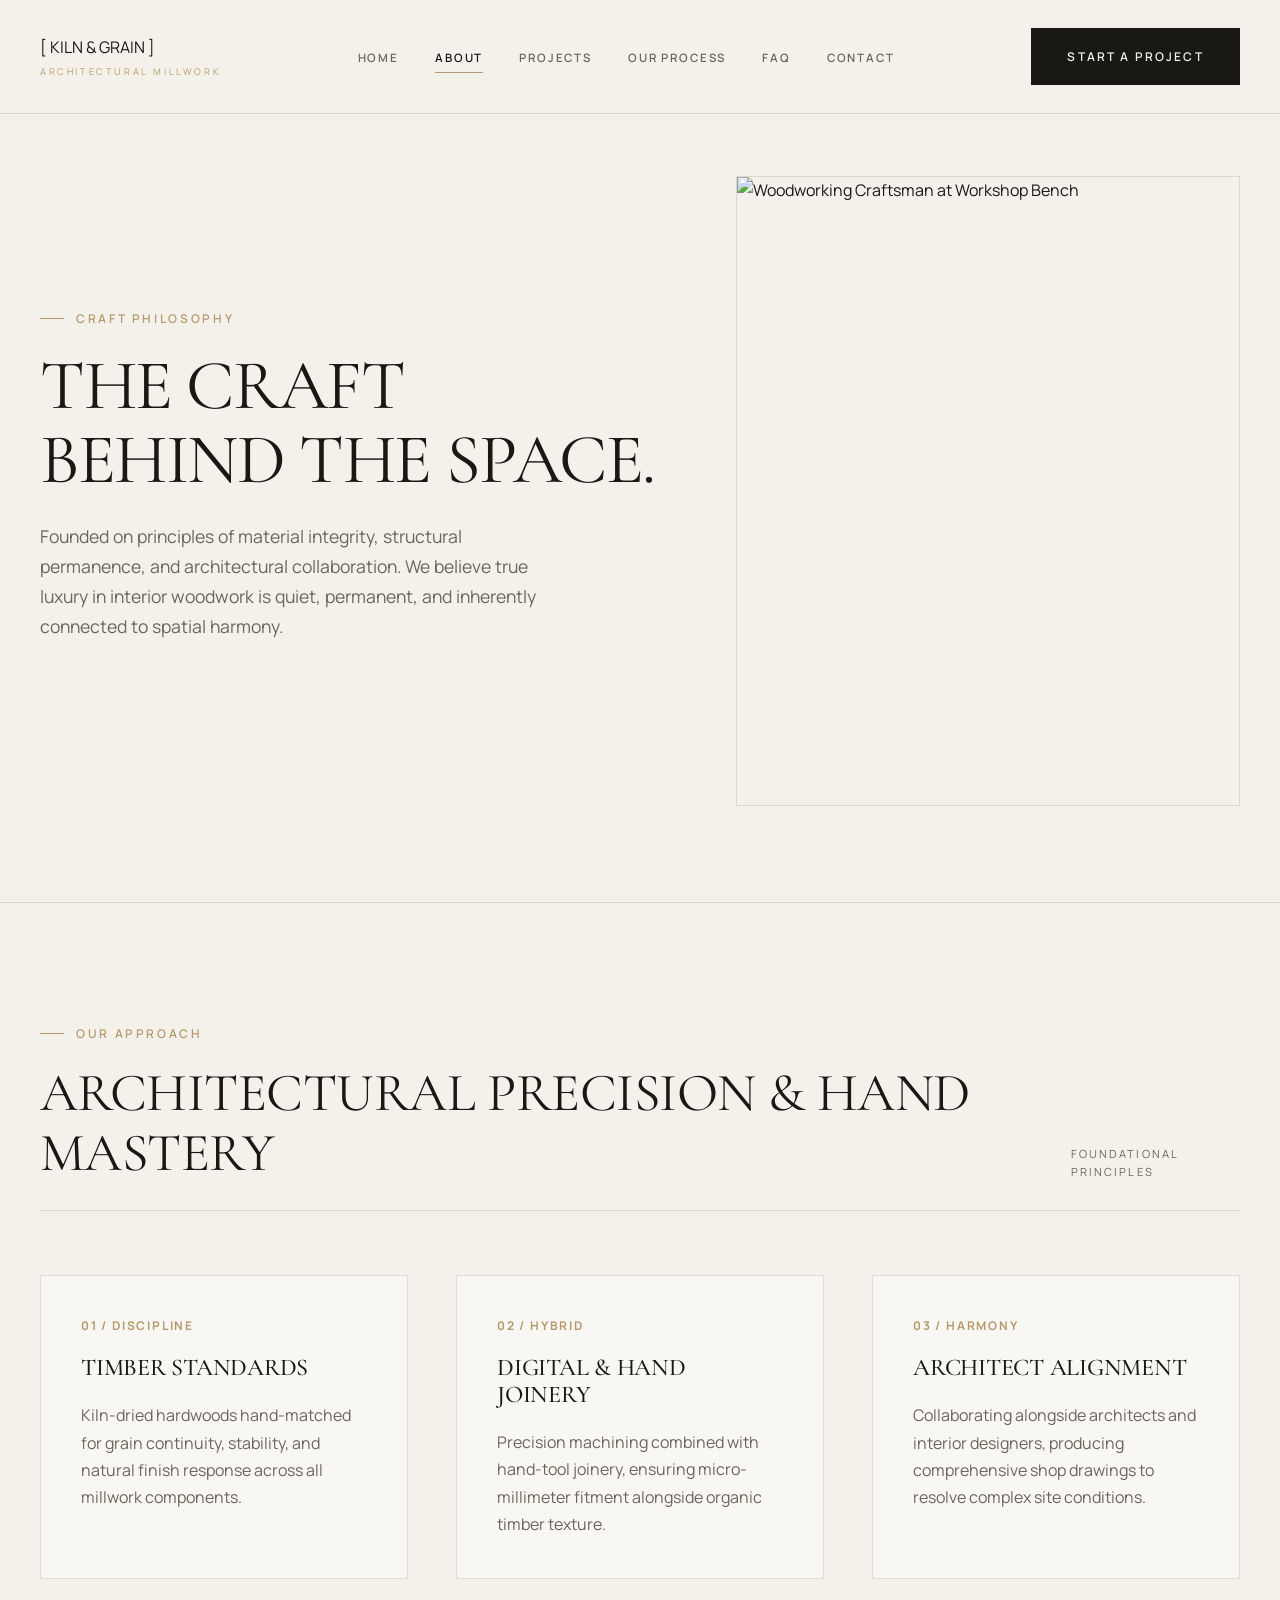
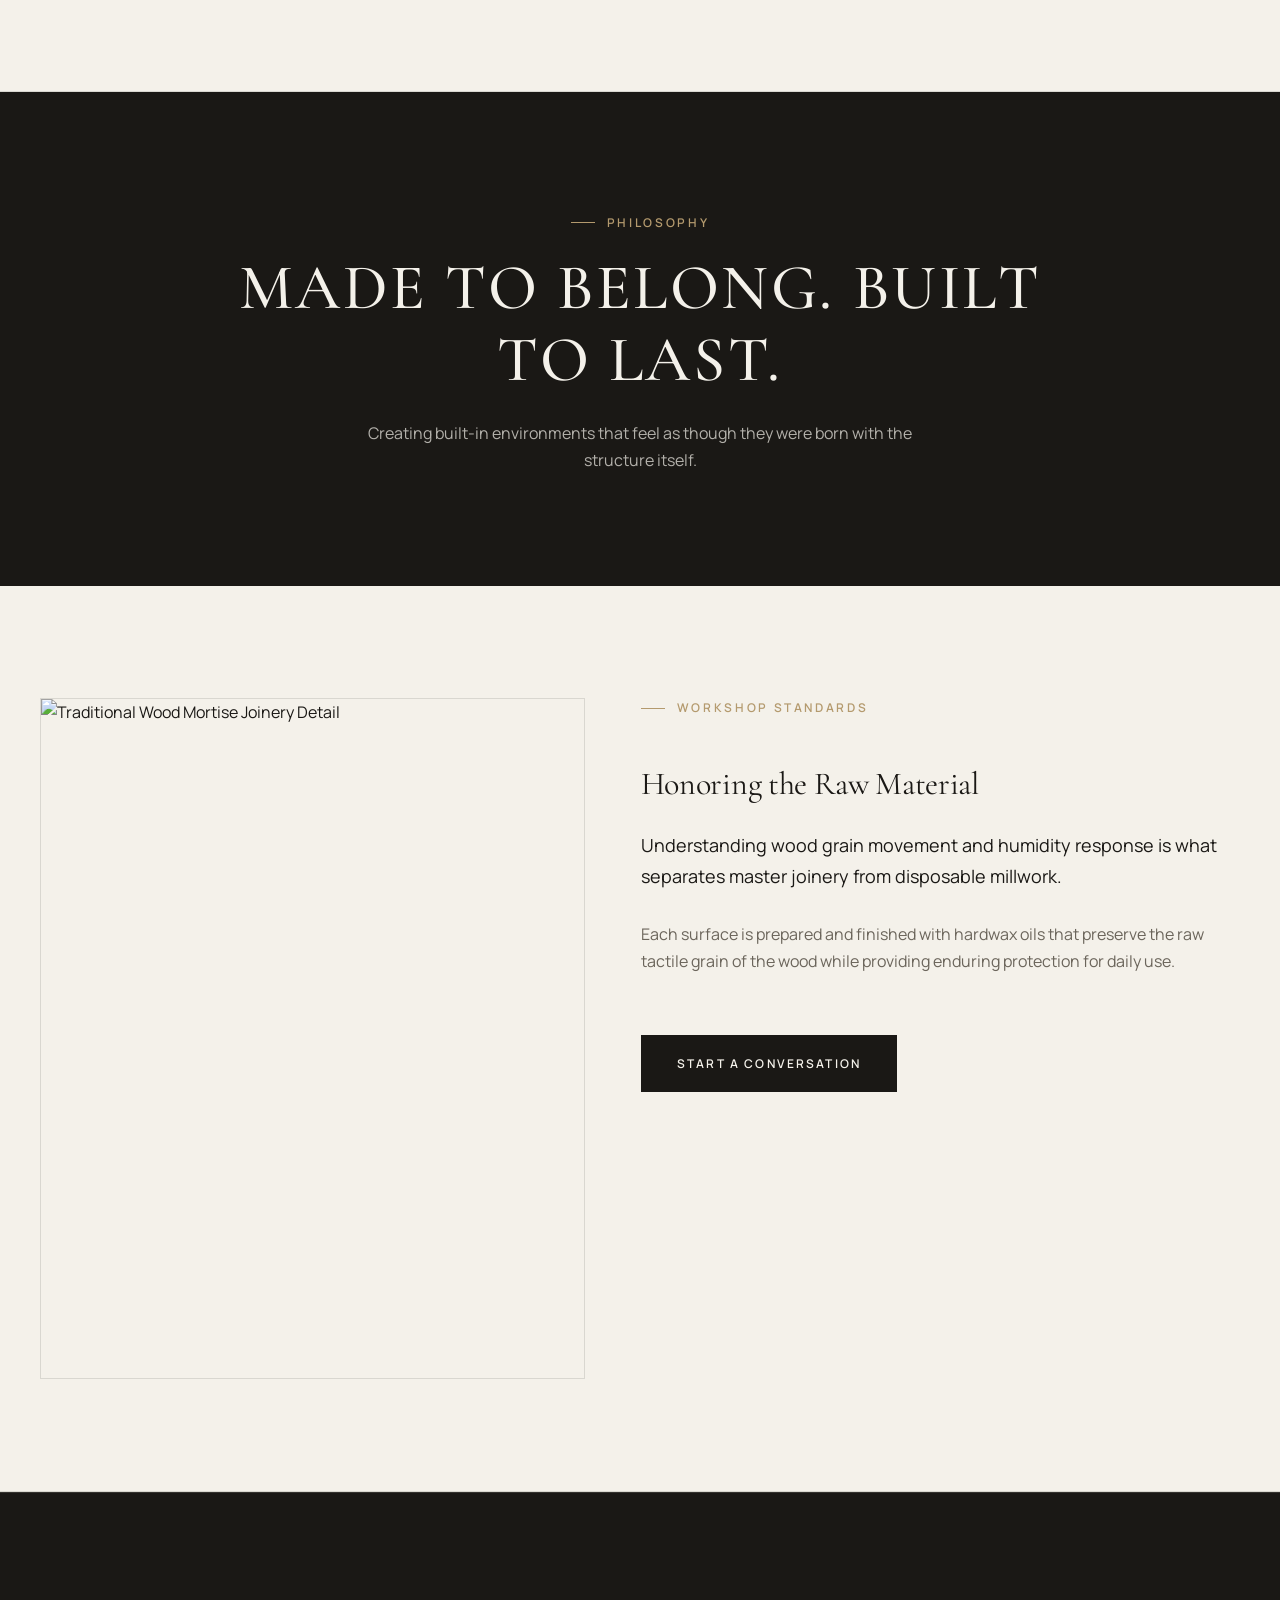
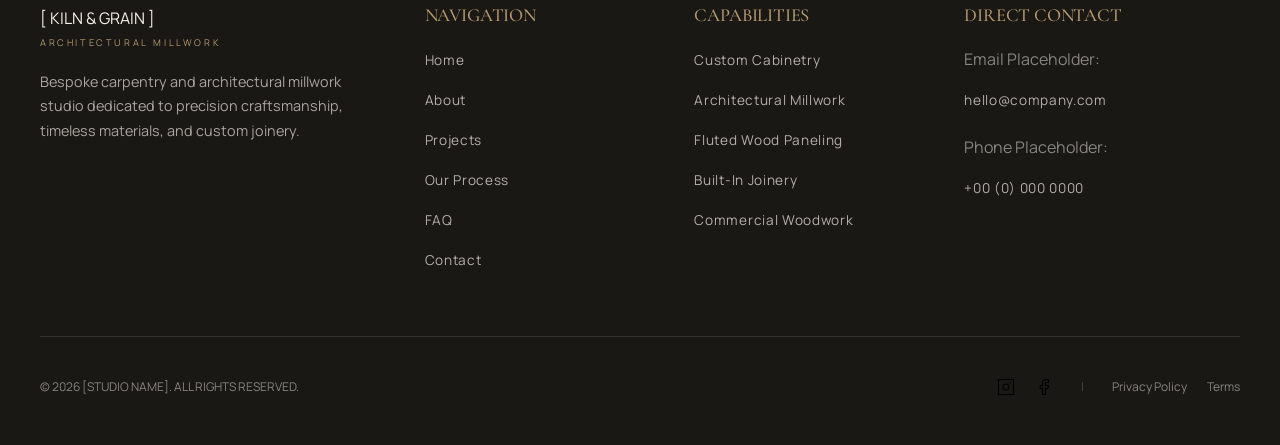
==== about.html @ 15f7f03f "Add files via upload" ====
<!DOCTYPE html>
<html lang="en">
<head>
  <meta charset="UTF-8">
  <meta name="viewport" content="width=device-width, initial-scale=1.0">
  <title>About — [STUDIO NAME] Architectural Millwork</title>
  <meta name="description" content="Craft philosophy, material standards, and architectural joinery precision. Custom millwork built to belong and last.">
  
  <!-- Google Fonts -->
  <link rel="preconnect" href="https://fonts.googleapis.com">
  <link rel="preconnect" href="https://fonts.gstatic.com" crossorigin>
  <link href="https://fonts.googleapis.com/css2?family=Cormorant+Garamond:wght@400;500;600;700&family=Manrope:wght@400;500;600;700&display=swap" rel="stylesheet">
  
  <!-- Stylesheets -->
  <link rel="stylesheet" href="css/style.css">
  <link rel="stylesheet" href="css/responsive.css">
</head>
<body>

  <!-- =========================================================================
       UNIVERSAL HEADER
       ========================================================================= -->
  <header class="site-header" role="banner">
    <div class="container header-container">
      <a href="index.html" class="logo-brand" aria-label="Home">
        <div class="logo-placeholder-box">
          <span>[ KILN & GRAIN ]</span>
        </div>
        <span class="logo-subtitle">ARCHITECTURAL MILLWORK</span>
      </a>

      <nav class="main-nav" role="navigation" aria-label="Main Navigation">
        <ul class="nav-list">
          <li><a href="index.html" class="nav-link">Home</a></li>
          <li><a href="about.html" class="nav-link active">About</a></li>
          <li><a href="projects.html" class="nav-link">Projects</a></li>
          <li><a href="index.html#process" class="nav-link">Our Process</a></li>
          <li><a href="index.html#faq" class="nav-link">FAQ</a></li>
          <li><a href="contact.html" class="nav-link">Contact</a></li>
        </ul>
      </nav>

      <div class="header-cta">
        <a href="contact.html" class="btn btn-primary">Start a Project</a>
        <button class="mobile-menu-toggle" aria-label="Open mobile menu">
          <img src="assets/icons/menu.svg" alt="Menu" width="24" height="24">
        </button>
      </div>
    </div>
  </header>

  <!-- Mobile Overlay Navigation -->
  <div class="mobile-nav-overlay" aria-hidden="true">
    <div class="mobile-nav-header">
      <a href="index.html" class="logo-brand">
        <span class="logo-title">[STUDIO NAME]</span>
        <span class="logo-subtitle">ARCHITECTURAL MILLWORK</span>
      </a>
      <button class="mobile-close-btn" aria-label="Close mobile menu">
        <img src="assets/icons/close.svg" alt="Close" width="24" height="24">
      </button>
    </div>
    <div class="mobile-nav-links">
      <a href="index.html"><span>Home</span> <span>→</span></a>
      <a href="about.html"><span>About</span> <span>→</span></a>
      <a href="projects.html"><span>Projects</span> <span>→</span></a>
      <a href="index.html#process"><span>Our Process</span> <span>→</span></a>
      <a href="index.html#faq"><span>FAQ</span> <span>→</span></a>
      <a href="contact.html"><span>Contact</span> <span>→</span></a>
    </div>
    <div class="mobile-nav-footer">
      <span class="metadata-text">CITY, COUNTRY — REPLACE</span>
      <span class="metadata-text">HELLO@COMPANY.COM</span>
    </div>
  </div>

  <main id="main-content">

    <!-- =========================================================================
         ABOUT HERO SECTION
         ========================================================================= -->
    <section class="about-hero">
      <div class="container about-hero-grid">
        <div>
          <div class="eyebrow">CRAFT PHILOSOPHY</div>
          <h1 class="hero-title">The craft behind the space.</h1>
          <p class="hero-subtitle">
            Founded on principles of material integrity, structural permanence, and architectural collaboration. We believe true luxury in interior woodwork is quiet, permanent, and inherently connected to spatial harmony.
          </p>
        </div>

        <div class="about-hero-image">
          <img src="https://images.unsplash.com/photo-1541123437800-1bb1317badc2?auto=format&fit=crop&w=1600&q=85" alt="Woodworking Craftsman at Workshop Bench">
        </div>
      </div>
    </section>

    <!-- =========================================================================
         OUR APPROACH SECTION
         ========================================================================= -->
    <section class="approach-section">
      <div class="container">
        <div class="section-header-editorial">
          <div>
            <div class="eyebrow">OUR APPROACH</div>
            <h2 class="section-title">Architectural Precision &amp; Hand Mastery</h2>
          </div>
          <span class="metadata-text">FOUNDATIONAL PRINCIPLES</span>
        </div>

        <div class="approach-grid">
          <div class="approach-card">
            <span class="detail-num">01 / DISCIPLINE</span>
            <h3>Timber Standards</h3>
            <p class="intro-sub-para">
              Kiln-dried hardwoods hand-matched for grain continuity, stability, and natural finish response across all millwork components.
            </p>
          </div>

          <div class="approach-card">
            <span class="detail-num">02 / HYBRID</span>
            <h3>Digital &amp; Hand Joinery</h3>
            <p class="intro-sub-para">
              Precision machining combined with hand-tool joinery, ensuring micro-millimeter fitment alongside organic timber texture.
            </p>
          </div>

          <div class="approach-card">
            <span class="detail-num">03 / HARMONY</span>
            <h3>Architect Alignment</h3>
            <p class="intro-sub-para">
              Collaborating alongside architects and interior designers, producing comprehensive shop drawings to resolve complex site conditions.
            </p>
          </div>
        </div>
      </div>
    </section>

    <!-- =========================================================================
         STATEMENT BANNER
         ========================================================================= -->
    <section class="statement-banner">
      <div class="container">
        <div class="eyebrow" style="color: var(--color-brass); justify-content: center;">PHILOSOPHY</div>
        <h2 class="statement-title">Made to belong. Built to last.</h2>
        <p style="color: rgba(244,241,234,0.7); max-width: 600px; margin: 1.5rem auto 0 auto; line-height: 1.7;">
          Creating built-in environments that feel as though they were born with the structure itself.
        </p>
      </div>
    </section>

    <!-- =========================================================================
         WORKSHOP & CRAFTSMANSHIP DETAIL
         ========================================================================= -->
    <section class="intro-section">
      <div class="container intro-split">
        <div class="project-media-wrap aspect-vertical" style="border: 1px solid var(--border-light);">
          <img src="https://images.unsplash.com/photo-1513151233558-d860c5398176?auto=format&fit=crop&w=1200&q=85" alt="Traditional Wood Mortise Joinery Detail">
        </div>
        <div class="intro-text-column">
          <div class="eyebrow">WORKSHOP STANDARDS</div>
          <h2 class="section-title-sm">Honoring the Raw Material</h2>
          <p class="intro-lead-para">
            Understanding wood grain movement and humidity response is what separates master joinery from disposable millwork.
          </p>
          <p class="intro-sub-para">
            Each surface is prepared and finished with hardwax oils that preserve the raw tactile grain of the wood while providing enduring protection for daily use.
          </p>

          <div style="margin-top: 2rem;">
            <a href="contact.html" class="btn btn-primary">Start a Conversation</a>
          </div>
        </div>
      </div>
    </section>

  </main>

  <!-- =========================================================================
       UNIVERSAL DARK FOOTER
       ========================================================================= -->
  <footer class="site-footer" role="contentinfo">
    <div class="container">
      <div class="footer-top-grid">
        <div class="footer-brand-col">
          <a href="index.html" class="logo-brand" aria-label="Home">
            <div class="logo-placeholder-box">
              <span>[ KILN & GRAIN ]</span>
            </div>
            <span class="logo-subtitle">ARCHITECTURAL MILLWORK</span>
          </a>
          <p class="footer-brand-text">
            Bespoke carpentry and architectural millwork studio dedicated to precision craftsmanship, timeless materials, and custom joinery.
          </p>
        </div>

        <div>
          <h4 class="footer-col-title">Navigation</h4>
          <ul class="footer-links">
            <li><a href="index.html">Home</a></li>
            <li><a href="about.html">About</a></li>
            <li><a href="projects.html">Projects</a></li>
            <li><a href="index.html#process">Our Process</a></li>
            <li><a href="index.html#faq">FAQ</a></li>
            <li><a href="contact.html">Contact</a></li>
          </ul>
        </div>

        <div>
          <h4 class="footer-col-title">Capabilities</h4>
          <ul class="footer-links">
            <li><a href="projects.html">Custom Cabinetry</a></li>
            <li><a href="projects.html">Architectural Millwork</a></li>
            <li><a href="projects.html">Fluted Wood Paneling</a></li>
            <li><a href="projects.html">Built-In Joinery</a></li>
            <li><a href="projects.html">Commercial Woodwork</a></li>
          </ul>
        </div>

        <div>
          <h4 class="footer-col-title">Direct Contact</h4>
          <ul class="footer-links">
            <li><span style="color: rgba(244,241,234,0.5);">Email Placeholder:</span></li>
            <li><a href="mailto:hello@company.com">hello@company.com</a></li>
            <li style="margin-top: 0.5rem;"><span style="color: rgba(244,241,234,0.5);">Phone Placeholder:</span></li>
            <li><a href="tel:+00000000000">+00 (0) 000 0000</a></li>
          </ul>
        </div>
      </div>

      <div class="footer-bottom">
        <div>&copy; 2026 [STUDIO NAME]. ALL RIGHTS RESERVED.</div>
        <div class="footer-social-row">
          <a href="#" aria-label="Instagram"><img src="assets/icons/instagram.svg" alt="Instagram" width="18" height="18"></a>
          <a href="#" aria-label="Facebook"><img src="assets/icons/facebook.svg" alt="Facebook" width="18" height="18"></a>
          <span style="margin: 0 0.5rem; color: rgba(244,241,234,0.2);">|</span>
          <a href="#">Privacy Policy</a>
          <a href="#">Terms</a>
        </div>
      </div>
    </div>
  </footer>

  <button class="back-to-top" aria-label="Back to top">↑</button>

  <!-- Scripts -->
  <script src="js/main.js"></script>
</body>
</html>
---- css/style.css ----
/* ==========================================================================
   ARCHITECTURAL MILLWORK & CUSTOM CARPENTRY
   Custom CSS Design System
   Color Foundation:
   Deep Charcoal: #1A1815
   Warm Ivory:    #F4F1EA (Primary Page Background)
   Muted Brass:   #B49A6E (Restrained Accent)
   Warm Taupe:    #6B655B (Secondary Copy & Metadata)
   ========================================================================== */

/* --------------------------------------------------------------------------
   1. DESIGN TOKENS & ROOT VARIABLES
   -------------------------------------------------------------------------- */
:root {
  /* Core Colors */
  --bg-primary: #F4F1EA;
  --bg-dark: #1A1815;
  --bg-surface: #EFEBE4;

  --color-charcoal: #1A1815;
  --color-ivory: #F4F1EA;
  --color-brass: #B49A6E;
  --color-taupe: #6B655B;

  /* Borders & Hairline Dividers */
  --border-light: rgba(26, 24, 21, 0.12);
  --border-dark: rgba(244, 241, 234, 0.12);
  --border-brass: rgba(180, 154, 110, 0.35);

  /* Typography */
  --font-serif: 'Cormorant Garamond', Georgia, serif;
  --font-sans: 'Manrope', -apple-system, BlinkMacSystemFont, 'Segoe UI', Roboto, sans-serif;

  /* Layout Spacing */
  --container-max: 1360px;
  --container-padding: 2.5rem;
  --space-xl: 7rem;

  /* Animation Curves */
  --transition-smooth: cubic-bezier(0.16, 1, 0.3, 1);
  --duration-normal: 0.4s;
}

/* --------------------------------------------------------------------------
   2. RESET & BASE TYPOGRAPHY
   -------------------------------------------------------------------------- */
*, *::before, *::after {
  box-sizing: border-box;
  margin: 0;
  padding: 0;
}

html {
  font-size: 16px;
  scroll-behavior: smooth;
  -webkit-font-smoothing: antialiased;
  -moz-osx-font-smoothing: grayscale;
  background-color: var(--bg-primary);
  color: var(--color-charcoal);
}

body {
  font-family: var(--font-sans);
  font-size: 1rem;
  line-height: 1.65;
  color: var(--color-charcoal);
  background-color: var(--bg-primary);
  overflow-x: hidden;
}

img {
  max-width: 100%;
  height: auto;
  display: block;
  object-fit: cover;
}

a {
  color: inherit;
  text-decoration: none;
  transition: color 0.3s ease, border-color 0.3s ease;
}

button, input, select, textarea {
  font: inherit;
  color: inherit;
  background: none;
  border: none;
  outline: none;
}

button {
  cursor: pointer;
}

ul, ol {
  list-style: none;
}

/* Heading Hierarchy */
h1, h2, h3, h4, .font-serif {
  font-family: var(--font-serif);
  font-weight: 500;
  line-height: 1.12;
  letter-spacing: -0.01em;
  color: var(--color-charcoal);
}

.hero-title {
  font-size: clamp(2.75rem, 5.5vw, 5.25rem);
  font-weight: 400;
  line-height: 1.06;
  text-transform: uppercase;
  letter-spacing: -0.02em;
}

.section-title {
  font-size: clamp(2.25rem, 4.2vw, 4rem);
  font-weight: 400;
  line-height: 1.1;
  text-transform: uppercase;
}

.section-title-sm {
  font-size: clamp(1.5rem, 2.5vw, 2.5rem);
  font-weight: 400;
}

.eyebrow {
  font-family: var(--font-sans);
  font-size: 0.75rem;
  font-weight: 600;
  letter-spacing: 0.22em;
  text-transform: uppercase;
  color: var(--color-brass);
  display: inline-flex;
  align-items: center;
  gap: 0.75rem;
  margin-bottom: 1.25rem;
}

.eyebrow::before {
  content: '';
  display: inline-block;
  width: 24px;
  height: 1px;
  background-color: var(--color-brass);
}

.metadata-text {
  font-family: var(--font-sans);
  font-size: 0.7rem;
  letter-spacing: 0.18em;
  text-transform: uppercase;
  color: var(--color-taupe);
}

.container {
  width: 100%;
  max-width: var(--container-max);
  margin: 0 auto;
  padding-left: var(--container-padding);
  padding-right: var(--container-padding);
}

/* --------------------------------------------------------------------------
   3. BUTTONS & LINK STYLES
   -------------------------------------------------------------------------- */
.btn {
  display: inline-flex;
  align-items: center;
  justify-content: center;
  gap: 0.85rem;
  padding: 1.1rem 2.2rem;
  font-family: var(--font-sans);
  font-size: 0.75rem;
  font-weight: 600;
  letter-spacing: 0.18em;
  text-transform: uppercase;
  border: 1px solid var(--color-charcoal);
  background-color: transparent;
  color: var(--color-charcoal);
  position: relative;
  overflow: hidden;
  transition: all var(--duration-normal) var(--transition-smooth);
}

.btn-primary {
  background-color: var(--color-charcoal);
  color: var(--color-ivory);
  border-color: var(--color-charcoal);
}

.btn-primary:hover {
  background-color: var(--color-brass);
  border-color: var(--color-brass);
  color: var(--bg-dark);
}

.btn-secondary {
  border-color: var(--color-border);
  color: var(--color-charcoal);
}

.btn-secondary:hover {
  border-color: var(--color-charcoal);
  background-color: rgba(26, 24, 21, 0.04);
}

.text-link {
  font-family: var(--font-sans);
  font-size: 0.75rem;
  font-weight: 600;
  letter-spacing: 0.18em;
  text-transform: uppercase;
  color: var(--color-charcoal);
  display: inline-flex;
  align-items: center;
  gap: 0.5rem;
  border-bottom: 1px solid var(--color-brass);
  padding-bottom: 0.2rem;
}

.text-link:hover {
  color: var(--color-brass);
  border-bottom-color: var(--color-charcoal);
}

/* --------------------------------------------------------------------------
   4. UNIVERSAL HEADER & NAVIGATION
   -------------------------------------------------------------------------- */
.site-header {
  position: fixed;
  top: 0;
  left: 0;
  width: 100%;
  z-index: 1000;
  padding: 1.75rem 0;
  transition: padding var(--duration-normal) ease, background-color var(--duration-normal) ease, border-color var(--duration-normal) ease;
  border-bottom: 1px solid var(--border-light);
  background-color: rgba(244, 241, 234, 0.92);
  backdrop-filter: blur(12px);
}

.site-header.scrolled {
  padding: 1.1rem 0;
  background-color: rgba(244, 241, 234, 0.98);
  box-shadow: 0 4px 30px rgba(26, 24, 21, 0.04);
}

.header-container {
  display: flex;
  align-items: center;
  justify-content: space-between;
}

.logo-brand {
  display: flex;
  flex-direction: column;
  text-decoration: none;
}

.logo-title {
  font-family: var(--font-serif);
  font-size: 1.5rem;
  font-weight: 600;
  letter-spacing: 0.08em;
  text-transform: uppercase;
  line-height: 1;
  color: var(--color-charcoal);
}

.logo-subtitle {
  font-family: var(--font-sans);
  font-size: 0.58rem;
  letter-spacing: 0.28em;
  text-transform: uppercase;
  color: var(--color-brass);
  margin-top: 0.2rem;
}

.main-nav {
  display: flex;
  align-items: center;
}

.nav-list {
  display: flex;
  align-items: center;
  gap: 2.25rem;
}

.nav-link {
  font-family: var(--font-sans);
  font-size: 0.72rem;
  font-weight: 600;
  letter-spacing: 0.16em;
  text-transform: uppercase;
  color: var(--color-taupe);
  position: relative;
  padding: 0.5rem 0;
}

.nav-link::after {
  content: '';
  position: absolute;
  bottom: 0;
  left: 0;
  width: 0;
  height: 1px;
  background-color: var(--color-brass);
  transition: width 0.3s ease;
}

.nav-link:hover, .nav-link.active {
  color: var(--color-charcoal);
}

.nav-link:hover::after, .nav-link.active::after {
  width: 100%;
}

.header-cta {
  display: flex;
  align-items: center;
  gap: 1.5rem;
}

.mobile-menu-toggle {
  display: none;
  background: none;
  border: none;
  color: var(--color-charcoal);
  padding: 0.5rem;
}

/* Mobile Navigation Overlay */
.mobile-nav-overlay {
  position: fixed;
  top: 0;
  left: 0;
  width: 100vw;
  height: 100vh;
  background-color: var(--bg-dark);
  color: var(--color-ivory);
  z-index: 2000;
  display: flex;
  flex-direction: column;
  justify-content: space-between;
  padding: 3rem 2.5rem;
  opacity: 0;
  visibility: hidden;
  pointer-events: none;
  transition: opacity 0.4s ease, visibility 0.4s ease;
}

.mobile-nav-overlay.is-active {
  opacity: 1;
  visibility: visible;
  pointer-events: auto;
}

.mobile-nav-header {
  display: flex;
  align-items: center;
  justify-content: space-between;
  border-bottom: 1px solid var(--border-dark);
  padding-bottom: 1.5rem;
}

.mobile-nav-header .logo-title {
  color: var(--color-ivory);
}

.mobile-close-btn {
  color: var(--color-brass);
  background: none;
  border: none;
  cursor: pointer;
}

.mobile-nav-links {
  display: flex;
  flex-direction: column;
  gap: 1.75rem;
  margin: 2rem 0;
}

.mobile-nav-links a {
  font-family: var(--font-serif);
  font-size: 2.25rem;
  text-transform: uppercase;
  color: var(--color-ivory);
  display: flex;
  align-items: center;
  justify-content: space-between;
}

.mobile-nav-links a:hover {
  color: var(--color-brass);
}

.mobile-nav-footer {
  border-top: 1px solid var(--border-dark);
  padding-top: 1.5rem;
  display: flex;
  flex-direction: column;
  gap: 0.75rem;
}

/* --------------------------------------------------------------------------
   5. HOME PAGE — HERO SECTION
   -------------------------------------------------------------------------- */
.hero-section {
  padding-top: 11rem;
  padding-bottom: 6rem;
  position: relative;
  overflow: hidden;
  border-bottom: 1px solid var(--border-light);
}

.hero-grid {
  display: grid;
  grid-template-columns: 1.15fr 1fr;
  gap: 4.5rem;
  align-items: center;
}

.hero-content {
  display: flex;
  flex-direction: column;
  align-items: flex-start;
}

.hero-subtitle {
  font-size: 1.1rem;
  line-height: 1.7;
  color: var(--color-taupe);
  margin-top: 1.5rem;
  margin-bottom: 2.5rem;
  max-width: 520px;
}

.hero-actions {
  display: flex;
  align-items: center;
  gap: 1.75rem;
  margin-bottom: 3.5rem;
}

.hero-metadata-row {
  display: flex;
  align-items: center;
  gap: 2.5rem;
  border-top: 1px solid var(--border-light);
  padding-top: 1.75rem;
  width: 100%;
}

.hero-meta-item {
  display: flex;
  flex-direction: column;
}

.hero-meta-value {
  font-family: var(--font-serif);
  font-size: 1.25rem;
  color: var(--color-charcoal);
}

.hero-meta-label {
  font-family: var(--font-sans);
  font-size: 0.65rem;
  letter-spacing: 0.16em;
  text-transform: uppercase;
  color: var(--color-taupe);
}

.hero-image-wrap {
  position: relative;
}

.hero-image-box {
  position: relative;
  aspect-ratio: 4/5;
  width: 100%;
  overflow: hidden;
  border: 1px solid var(--border-light);
}

.hero-image-box img {
  width: 100%;
  height: 100%;
  object-fit: cover;
  transition: transform 1.2s var(--transition-smooth);
}

.hero-image-box:hover img {
  transform: scale(1.03);
}

.hero-image-badge {
  position: absolute;
  bottom: -20px;
  left: -20px;
  background-color: var(--bg-dark);
  color: var(--color-ivory);
  padding: 1.5rem 2rem;
  border: 1px solid var(--color-brass);
  display: flex;
  flex-direction: column;
  gap: 0.25rem;
  z-index: 10;
}

.hero-image-badge .badge-title {
  font-family: var(--font-serif);
  font-size: 1.1rem;
  letter-spacing: 0.05em;
}

.hero-image-badge .badge-sub {
  font-family: var(--font-sans);
  font-size: 0.62rem;
  letter-spacing: 0.2em;
  text-transform: uppercase;
  color: var(--color-brass);
}

/* --------------------------------------------------------------------------
   6. HOME — EDITORIAL INTRO
   -------------------------------------------------------------------------- */
.intro-section {
  padding: var(--space-xl) 0;
  border-bottom: 1px solid var(--border-light);
}

.intro-split {
  display: grid;
  grid-template-columns: 1fr 1.1fr;
  gap: 5rem;
  align-items: flex-start;
}

.intro-statement {
  font-family: var(--font-serif);
  font-size: clamp(2rem, 3.5vw, 3.25rem);
  line-height: 1.15;
  color: var(--color-charcoal);
  text-transform: uppercase;
}

.intro-text-column {
  display: flex;
  flex-direction: column;
  gap: 1.75rem;
}

.intro-lead-para {
  font-size: 1.125rem;
  line-height: 1.75;
  color: var(--color-charcoal);
}

.intro-sub-para {
  font-size: 1rem;
  line-height: 1.7;
  color: var(--color-taupe);
}

.intro-detail-grid {
  display: grid;
  grid-template-columns: 1fr 1fr;
  gap: 2rem;
  margin-top: 1.5rem;
  padding-top: 2rem;
  border-top: 1px solid var(--border-light);
}

.detail-card {
  display: flex;
  flex-direction: column;
  gap: 0.5rem;
}

.detail-num {
  font-family: var(--font-sans);
  font-size: 0.75rem;
  font-weight: 700;
  color: var(--color-brass);
  letter-spacing: 0.15em;
}

.detail-title {
  font-family: var(--font-serif);
  font-size: 1.25rem;
  color: var(--color-charcoal);
}

.detail-desc {
  font-size: 0.88rem;
  color: var(--color-taupe);
}

/* --------------------------------------------------------------------------
   7. HOME — FEATURED PROJECTS (ASYMMETRIC EDITORIAL GRID)
   -------------------------------------------------------------------------- */
.projects-section {
  padding: var(--space-xl) 0;
  border-bottom: 1px solid var(--border-light);
}

.section-header-editorial {
  display: flex;
  align-items: flex-end;
  justify-content: space-between;
  margin-bottom: 4rem;
  border-bottom: 1px solid var(--border-light);
  padding-bottom: 1.75rem;
}

.featured-editorial-grid {
  display: flex;
  flex-direction: column;
  gap: 6rem;
}

.project-item-asymmetric {
  display: grid;
  grid-template-columns: 1.2fr 0.8fr;
  gap: 4rem;
  align-items: center;
}

.project-item-asymmetric.reverse {
  grid-template-columns: 0.8fr 1.2fr;
}

.project-media-wrap {
  position: relative;
  overflow: hidden;
  border: 1px solid var(--border-light);
}

.project-media-wrap img {
  width: 100%;
  height: 100%;
  object-fit: cover;
  transition: transform 0.8s var(--transition-smooth);
}

.project-item-asymmetric:hover .project-media-wrap img {
  transform: scale(1.03);
}

.project-media-wrap.aspect-vertical {
  aspect-ratio: 4/5;
}

.project-media-wrap.aspect-landscape {
  aspect-ratio: 16/10;
}

.project-media-wrap.aspect-wide {
  aspect-ratio: 21/9;
}

.project-meta-box {
  display: flex;
  flex-direction: column;
  align-items: flex-start;
  gap: 1rem;
}

.project-number {
  font-family: var(--font-sans);
  font-size: 0.75rem;
  font-weight: 700;
  letter-spacing: 0.2em;
  color: var(--color-brass);
}

.project-title {
  font-family: var(--font-serif);
  font-size: clamp(1.75rem, 3vw, 2.75rem);
  line-height: 1.15;
  text-transform: uppercase;
}

.project-tags {
  display: flex;
  flex-wrap: wrap;
  gap: 0.75rem;
  margin: 0.5rem 0;
}

.tag-badge {
  font-family: var(--font-sans);
  font-size: 0.65rem;
  letter-spacing: 0.15em;
  text-transform: uppercase;
  padding: 0.35rem 0.75rem;
  border: 1px solid var(--border-light);
  color: var(--color-taupe);
}

.project-desc {
  font-size: 0.95rem;
  color: var(--color-taupe);
  line-height: 1.65;
}

.project-cinematic-item {
  display: flex;
  flex-direction: column;
  gap: 2rem;
  width: 100%;
}

.project-cinematic-meta {
  display: flex;
  align-items: flex-end;
  justify-content: space-between;
}

/* --------------------------------------------------------------------------
   8. HOME — OUR CRAFT / SERVICES (EDITORIAL LIST)
   -------------------------------------------------------------------------- */
.services-section {
  padding: var(--space-xl) 0;
  border-bottom: 1px solid var(--border-light);
}

.services-list {
  display: flex;
  flex-direction: column;
  border-top: 1px solid var(--border-light);
}

.service-row {
  display: grid;
  grid-template-columns: 0.5fr 1.5fr 2.5fr 0.5fr;
  align-items: center;
  padding: 2.25rem 1rem;
  border-bottom: 1px solid var(--border-light);
  position: relative;
  transition: background-color 0.4s ease;
}

.service-row:hover {
  background-color: rgba(180, 154, 110, 0.05);
}

.service-num {
  font-family: var(--font-sans);
  font-size: 0.85rem;
  font-weight: 700;
  letter-spacing: 0.18em;
  color: var(--color-brass);
}

.service-title {
  font-family: var(--font-serif);
  font-size: clamp(1.5rem, 2.2vw, 2.25rem);
  text-transform: uppercase;
  color: var(--color-charcoal);
}

.service-desc {
  font-size: 0.95rem;
  color: var(--color-taupe);
  line-height: 1.6;
}

.service-arrow {
  display: flex;
  justify-content: flex-end;
  color: var(--color-brass);
  transition: transform 0.3s ease;
}

.service-row:hover .service-arrow {
  transform: translateX(6px);
  color: var(--color-charcoal);
}

/* --------------------------------------------------------------------------
   9. HOME — MATERIAL MATTERS (DARK CONTRAST BLOCK)
   -------------------------------------------------------------------------- */
.material-section {
  background-color: var(--bg-dark);
  color: var(--color-ivory);
  padding: var(--space-xl) 0;
  position: relative;
  overflow: hidden;
}

.material-grid {
  display: grid;
  grid-template-columns: 1fr 1.1fr;
  gap: 5rem;
  align-items: center;
}

.material-content h2 {
  color: var(--color-ivory);
}

.material-lead {
  font-size: 1.15rem;
  color: rgba(244, 241, 234, 0.85);
  margin-top: 1.5rem;
  margin-bottom: 2.5rem;
  line-height: 1.7;
}

.material-pills-grid {
  display: grid;
  grid-template-columns: repeat(2, 1fr);
  gap: 1.75rem;
  border-top: 1px solid var(--border-dark);
  padding-top: 2rem;
}

.material-pill-item {
  display: flex;
  flex-direction: column;
  gap: 0.5rem;
}

.material-pill-title {
  font-family: var(--font-serif);
  font-size: 1.25rem;
  color: var(--color-brass);
}

.material-pill-desc {
  font-size: 0.88rem;
  color: rgba(244, 241, 234, 0.65);
  line-height: 1.6;
}

.material-media-box {
  position: relative;
  aspect-ratio: 4/5;
  border: 1px solid var(--border-dark);
  overflow: hidden;
}

.material-media-box img {
  width: 100%;
  height: 100%;
  object-fit: cover;
}

/* --------------------------------------------------------------------------
   10. HOME — OUR PROCESS (5-STEP TIMELINE)
   -------------------------------------------------------------------------- */
.process-section {
  padding: var(--space-xl) 0;
  border-bottom: 1px solid var(--border-light);
}

.process-timeline {
  display: grid;
  grid-template-columns: repeat(5, 1fr);
  gap: 2rem;
  margin-top: 4rem;
  position: relative;
}

.process-step {
  display: flex;
  flex-direction: column;
  gap: 1.25rem;
  padding-top: 1.5rem;
  border-top: 2px solid var(--border-light);
  position: relative;
  transition: border-color 0.4s ease;
}

.process-step:hover {
  border-top-color: var(--color-brass);
}

.step-num {
  font-family: var(--font-sans);
  font-size: 0.8rem;
  font-weight: 700;
  letter-spacing: 0.18em;
  color: var(--color-brass);
}

.step-title {
  font-family: var(--font-serif);
  font-size: 1.5rem;
  text-transform: uppercase;
  color: var(--color-charcoal);
}

.step-desc {
  font-size: 0.9rem;
  color: var(--color-taupe);
  line-height: 1.6;
}

/* --------------------------------------------------------------------------
   11. HOME — FAQ ACCORDION
   -------------------------------------------------------------------------- */
.faq-section {
  padding: var(--space-xl) 0;
  border-bottom: 1px solid var(--border-light);
}

.faq-layout {
  display: grid;
  grid-template-columns: 0.8fr 1.2fr;
  gap: 5rem;
}

.faq-accordion {
  display: flex;
  flex-direction: column;
  border-top: 1px solid var(--border-light);
}

.faq-item {
  border-bottom: 1px solid var(--border-light);
}

.faq-button {
  width: 100%;
  display: flex;
  align-items: center;
  justify-content: space-between;
  padding: 1.75rem 0;
  text-align: left;
  font-family: var(--font-serif);
  font-size: 1.35rem;
  color: var(--color-charcoal);
  transition: color 0.3s ease;
}

.faq-button:hover {
  color: var(--color-brass);
}

.faq-icon {
  color: var(--color-brass);
  transition: transform 0.4s ease;
  flex-shrink: 0;
}

.faq-item.is-open .faq-icon {
  transform: rotate(180deg);
}

.faq-content {
  max-height: 0;
  overflow: hidden;
  transition: max-height 0.4s cubic-bezier(0, 1, 0, 1);
}

.faq-content-inner {
  padding-bottom: 1.75rem;
  font-size: 0.95rem;
  line-height: 1.7;
  color: var(--color-taupe);
}

/* --------------------------------------------------------------------------
   12. ABOUT US PAGE
   -------------------------------------------------------------------------- */
.about-hero {
  padding-top: 11rem;
  padding-bottom: 6rem;
  border-bottom: 1px solid var(--border-light);
}

.about-hero-grid {
  display: grid;
  grid-template-columns: 1.1fr 0.9fr;
  gap: 5rem;
  align-items: center;
}

.about-hero-image {
  aspect-ratio: 4/5;
  border: 1px solid var(--border-light);
  overflow: hidden;
}

.about-hero-image img {
  width: 100%;
  height: 100%;
  object-fit: cover;
}

.approach-section {
  padding: var(--space-xl) 0;
  border-bottom: 1px solid var(--border-light);
}

.approach-grid {
  display: grid;
  grid-template-columns: repeat(3, 1fr);
  gap: 3rem;
  margin-top: 3.5rem;
}

.approach-card {
  display: flex;
  flex-direction: column;
  gap: 1.25rem;
  padding: 2.5rem;
  border: 1px solid var(--border-light);
  background-color: rgba(255, 255, 255, 0.4);
}

.approach-card h3 {
  font-size: 1.5rem;
  text-transform: uppercase;
}

.statement-banner {
  background-color: var(--bg-dark);
  color: var(--color-ivory);
  padding: var(--space-xl) 0;
  text-align: center;
  position: relative;
}

.statement-title {
  font-family: var(--font-serif);
  font-size: clamp(2.5rem, 5vw, 5rem);
  text-transform: uppercase;
  letter-spacing: 0.04em;
  color: var(--color-ivory);
  max-width: 900px;
  margin: 0 auto;
}

/* --------------------------------------------------------------------------
   13. PROJECT GALLERY & FILTERING
   -------------------------------------------------------------------------- */
.projects-page-hero {
  padding-top: 11rem;
  padding-bottom: 4rem;
  border-bottom: 1px solid var(--border-light);
}

.project-filter-bar {
  display: flex;
  align-items: center;
  justify-content: center;
  gap: 1.5rem;
  padding: 3rem 0;
  flex-wrap: wrap;
}

.filter-btn {
  font-family: var(--font-sans);
  font-size: 0.75rem;
  font-weight: 600;
  letter-spacing: 0.18em;
  text-transform: uppercase;
  padding: 0.75rem 1.5rem;
  border: 1px solid var(--border-light);
  color: var(--color-taupe);
  transition: all 0.3s ease;
}

.filter-btn:hover, .filter-btn.is-active {
  border-color: var(--color-charcoal);
  background-color: var(--color-charcoal);
  color: var(--color-ivory);
}

.gallery-grid {
  display: grid;
  grid-template-columns: repeat(2, 1fr);
  gap: 3.5rem;
  padding-bottom: var(--space-xl);
}

.gallery-card {
  display: flex;
  flex-direction: column;
  gap: 1.25rem;
  opacity: 1;
  transform: translateY(0);
  transition: opacity 0.4s ease, transform 0.4s ease;
}

.gallery-card.is-hidden {
  display: none;
}

.gallery-image-wrap {
  position: relative;
  aspect-ratio: 4/3;
  overflow: hidden;
  border: 1px solid var(--border-light);
}

.gallery-card:nth-child(even) .gallery-image-wrap {
  aspect-ratio: 4/5;
}

.gallery-image-wrap img {
  width: 100%;
  height: 100%;
  object-fit: cover;
  transition: transform 0.8s var(--transition-smooth);
}

.gallery-card:hover .gallery-image-wrap img {
  transform: scale(1.04);
}

.gallery-info {
  display: flex;
  justify-content: space-between;
  align-items: flex-start;
}

.gallery-title {
  font-family: var(--font-serif);
  font-size: 1.5rem;
  text-transform: uppercase;
}

.gallery-location {
  font-family: var(--font-sans);
  font-size: 0.75rem;
  color: var(--color-taupe);
  letter-spacing: 0.12em;
  text-transform: uppercase;
}

/* --------------------------------------------------------------------------
   14. CONTACT US PAGE
   -------------------------------------------------------------------------- */
.contact-hero {
  padding-top: 11rem;
  padding-bottom: 4rem;
}

.contact-layout {
  display: grid;
  grid-template-columns: 1.1fr 0.9fr;
  gap: 5rem;
  padding-bottom: var(--space-xl);
}

.contact-form {
  display: flex;
  flex-direction: column;
  gap: 2rem;
}

.form-group {
  display: flex;
  flex-direction: column;
  gap: 0.5rem;
}

.form-label {
  font-family: var(--font-sans);
  font-size: 0.72rem;
  font-weight: 600;
  letter-spacing: 0.18em;
  text-transform: uppercase;
  color: var(--color-taupe);
}

.form-input, .form-select, .form-textarea {
  width: 100%;
  padding: 1.1rem 1.25rem;
  background-color: rgba(255, 255, 255, 0.6);
  border: 1px solid var(--border-light);
  font-size: 0.95rem;
  color: var(--color-charcoal);
  transition: border-color 0.3s ease, background-color 0.3s ease;
}

.form-input:focus, .form-select:focus, .form-textarea:focus {
  border-color: var(--color-brass);
  background-color: #FFFFFF;
}

.form-textarea {
  min-height: 150px;
  resize: vertical;
}

.contact-info-panel {
  display: flex;
  flex-direction: column;
  gap: 3rem;
  border-left: 1px solid var(--border-light);
  padding-left: 4rem;
}

.info-block {
  display: flex;
  flex-direction: column;
  gap: 0.75rem;
}

.info-title {
  font-family: var(--font-serif);
  font-size: 1.35rem;
  text-transform: uppercase;
}

.info-text {
  font-size: 0.95rem;
  color: var(--color-taupe);
  line-height: 1.7;
}

/* --------------------------------------------------------------------------
   15. UNIVERSAL FOOTER
   -------------------------------------------------------------------------- */
.site-footer {
  background-color: var(--bg-dark);
  color: var(--color-ivory);
  padding: var(--space-xl) 0 3rem 0;
  border-top: 1px solid var(--border-dark);
}

.footer-top-grid {
  display: grid;
  grid-template-columns: 1.5fr 1fr 1fr 1.2fr;
  gap: 4rem;
  padding-bottom: 4rem;
  border-bottom: 1px solid var(--border-dark);
}

.footer-brand-col {
  display: flex;
  flex-direction: column;
  gap: 1.25rem;
}

.footer-brand-col .logo-title {
  color: var(--color-ivory);
}

.footer-brand-text {
  font-size: 0.9rem;
  color: rgba(244, 241, 234, 0.65);
  line-height: 1.7;
  max-width: 320px;
}

.footer-col-title {
  font-family: var(--font-serif);
  font-size: 1.15rem;
  text-transform: uppercase;
  color: var(--color-brass);
  margin-bottom: 1.25rem;
}

.footer-links {
  display: flex;
  flex-direction: column;
  gap: 0.85rem;
}

.footer-links a {
  font-size: 0.85rem;
  color: rgba(244, 241, 234, 0.7);
  letter-spacing: 0.05em;
  transition: color 0.3s ease;
}

.footer-links a:hover {
  color: var(--color-brass);
}

.footer-bottom {
  display: flex;
  align-items: center;
  justify-content: space-between;
  padding-top: 2.5rem;
  font-size: 0.75rem;
  color: rgba(244, 241, 234, 0.5);
}

.footer-social-row {
  display: flex;
  align-items: center;
  gap: 1.25rem;
}

.footer-social-row a {
  color:  var(--color-ivory)
#F4F1EA
;
  transition: color 0.3s ease;
}

.footer-social-row a:hover {
  color: var(--color-brass);
}

/* Back To Top Floating Action Button */
.back-to-top {
  position: fixed;
  bottom: 2rem;
  right: 2rem;
  width: 48px;
  height: 48px;
  background-color: var(--bg-dark);
  color: var(--color-ivory);
  border: 1px solid var(--color-brass);
  display: flex;
  align-items: center;
  justify-content: center;
  z-index: 900;
  opacity: 0;
  visibility: hidden;
  transition: all 0.3s ease;
}

.back-to-top.is-visible {
  opacity: 1;
  visibility: visible;
}

.back-to-top:hover {
  background-color: var(--color-brass);
  color: var(--bg-dark);
}
---- css/responsive.css ----
/* ==========================================================================
   KILN & GRAIN — RESPONSIVE LAYOUT SYSTEM
   Breakpoints: 1440px, 1280px, 1024px, 768px, 480px, 375px
   ========================================================================== */

/* --------------------------------------------------------------------------
   1. LARGE DESKTOP & SCREEN TWEAKS (1440px +)
   -------------------------------------------------------------------------- */
@media (min-width: 1440px) {
  :root {
    --container-max: 1400px;
  }
}

/* --------------------------------------------------------------------------
   2. DESKTOP / SMALL LAPTOP (1025px – 1280px)
   -------------------------------------------------------------------------- */
@media (max-width: 1280px) {
  .hero-grid {
    gap: 3rem;
  }

  .intro-split, .material-grid, .faq-layout, .contact-layout {
    gap: 3.5rem;
  }

  .footer-top-grid {
    gap: 2.5rem;
  }
}

/* --------------------------------------------------------------------------
   3. TABLET LANDSCAPE & PORTRAIT (769px – 1024px)
   -------------------------------------------------------------------------- */
@media (max-width: 1024px) {
  :root {
    --container-padding: 1.75rem;
    --space-xl: 5rem;
  }

  /* Navigation */
  .main-nav {
    display: none;
  }

  .mobile-menu-toggle {
    display: block;
  }

  /* Hero Section */
  .hero-grid {
    grid-template-columns: 1fr;
    gap: 3.5rem;
  }

  .hero-content {
    align-items: flex-start;
  }

  .hero-image-wrap {
    width: 100%;
    max-width: 700px;
    margin: 0 auto;
  }

  /* Intro Section */
  .intro-split {
    grid-template-columns: 1fr;
    gap: 2.5rem;
  }

  /* Projects Section */
  .project-item-asymmetric,
  .project-item-asymmetric.reverse {
    grid-template-columns: 1fr;
    gap: 2rem;
  }

  /* Services Section */
  .service-row {
    grid-template-columns: 0.4fr 1.6fr 1fr 0.4fr;
    gap: 1rem;
    padding: 1.75rem 0.5rem;
  }

  /* Material Section */
  .material-grid {
    grid-template-columns: 1fr;
    gap: 3rem;
  }

  .material-media-box {
    aspect-ratio: 16/10;
  }

  /* Process Timeline */
  .process-timeline {
    grid-template-columns: repeat(3, 1fr);
    gap: 2.5rem;
  }

  /* About Hero */
  .about-hero-grid {
    grid-template-columns: 1fr;
    gap: 3rem;
  }

  /* Approach Section */
  .approach-grid {
    grid-template-columns: 1fr 1fr;
  }

  /* Gallery Grid */
  .gallery-grid {
    grid-template-columns: 1fr 1fr;
    gap: 2rem;
  }

  /* Contact Page */
  .contact-layout {
    grid-template-columns: 1fr;
    gap: 4rem;
  }

  .contact-info-panel {
    border-left: none;
    padding-left: 0;
    border-top: 1px solid var(--border-light);
    padding-top: 3rem;
  }

  /* Footer */
  .footer-top-grid {
    grid-template-columns: 1fr 1fr;
    gap: 3rem;
  }
}

/* --------------------------------------------------------------------------
   4. MOBILE DEVICES (Up to 768px)
   -------------------------------------------------------------------------- */
@media (max-width: 768px) {
  :root {
    --container-padding: 1.25rem;
    --space-xl: 4rem;
    --space-lg: 3rem;
  }

  .site-header {
    padding: 1.25rem 0;
  }

  .logo-title {
    font-size: 1.25rem;
  }

  .hero-section, .about-hero, .projects-page-hero, .contact-hero {
    padding-top: 8.5rem;
    padding-bottom: 4rem;
  }

  .hero-title {
    font-size: 2.4rem;
  }

  .hero-subtitle {
    font-size: 1rem;
    margin-top: 1rem;
    margin-bottom: 2rem;
  }

  .hero-actions {
    flex-direction: column;
    align-items: stretch;
    width: 100%;
    gap: 1rem;
  }

  .hero-actions .btn, .hero-actions .text-link {
    justify-content: center;
  }

  .hero-metadata-row {
    flex-wrap: wrap;
    gap: 1.5rem;
  }

  .hero-image-badge {
    position: relative;
    bottom: 0;
    left: 0;
    margin-top: -1px;
    padding: 1.25rem;
  }

  /* Intro Section */
  .intro-statement {
    font-size: 1.75rem;
  }

  .intro-detail-grid {
    grid-template-columns: 1fr;
    gap: 1.5rem;
  }

  /* Services Editorial List */
  .service-row {
    grid-template-columns: 1fr;
    gap: 0.75rem;
    padding: 1.75rem 0;
  }

  .service-arrow {
    display: none;
  }

  /* Process Timeline */
  .process-timeline {
    grid-template-columns: 1fr;
    gap: 2rem;
  }

  /* FAQ Section */
  .faq-layout {
    grid-template-columns: 1fr;
    gap: 2.5rem;
  }

  .faq-button {
    font-size: 1.15rem;
  }

  /* Approach Section */
  .approach-grid {
    grid-template-columns: 1fr;
  }

  /* Gallery Grid */
  .gallery-grid {
    grid-template-columns: 1fr;
    gap: 2.5rem;
  }

  /* Footer */
  .footer-top-grid {
    grid-template-columns: 1fr;
    gap: 2.5rem;
  }

  .footer-bottom {
    flex-direction: column;
    gap: 1.5rem;
    align-items: flex-start;
  }
}

/* --------------------------------------------------------------------------
   5. SMALL MOBILE PHONES (375px – 430px)
   -------------------------------------------------------------------------- */
@media (max-width: 430px) {
  .hero-title {
    font-size: 2.1rem;
  }

  .section-title {
    font-size: 2rem;
  }

  .filter-btn {
    width: 100%;
    text-align: center;
  }
}
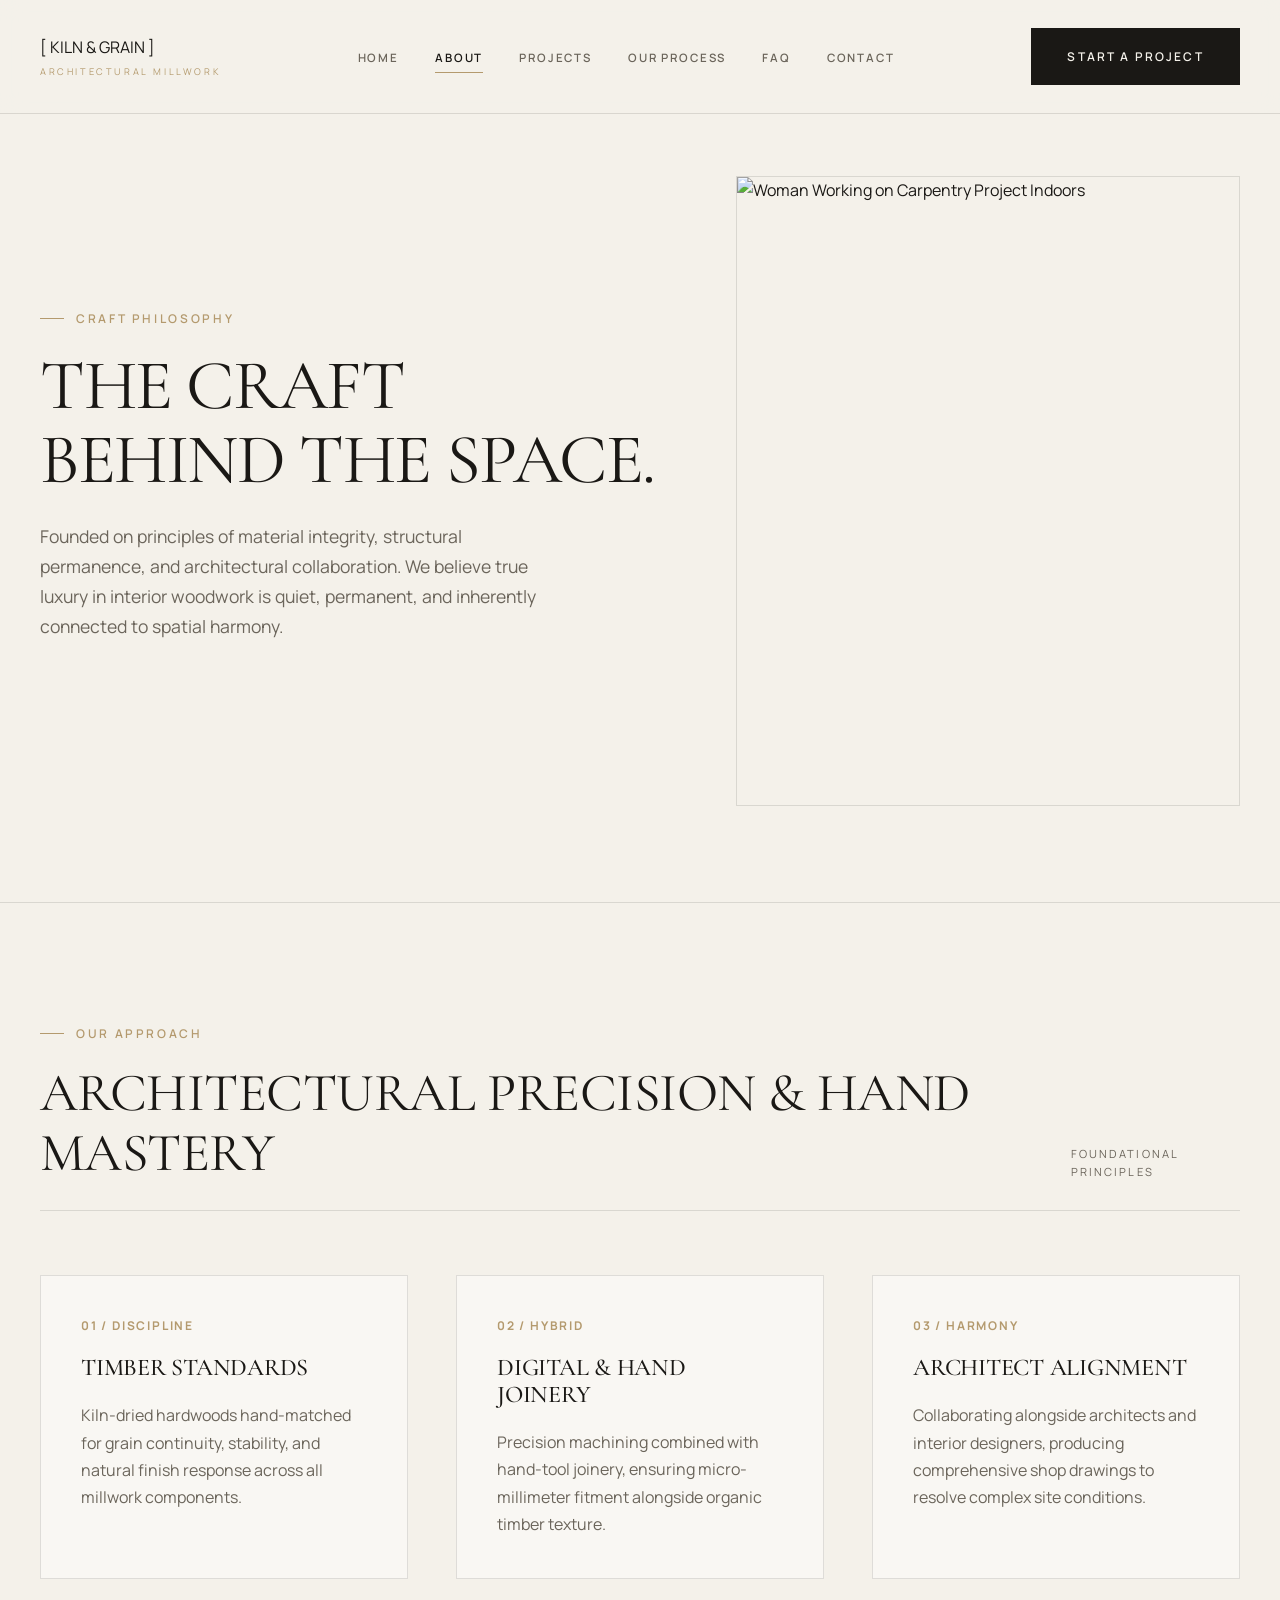
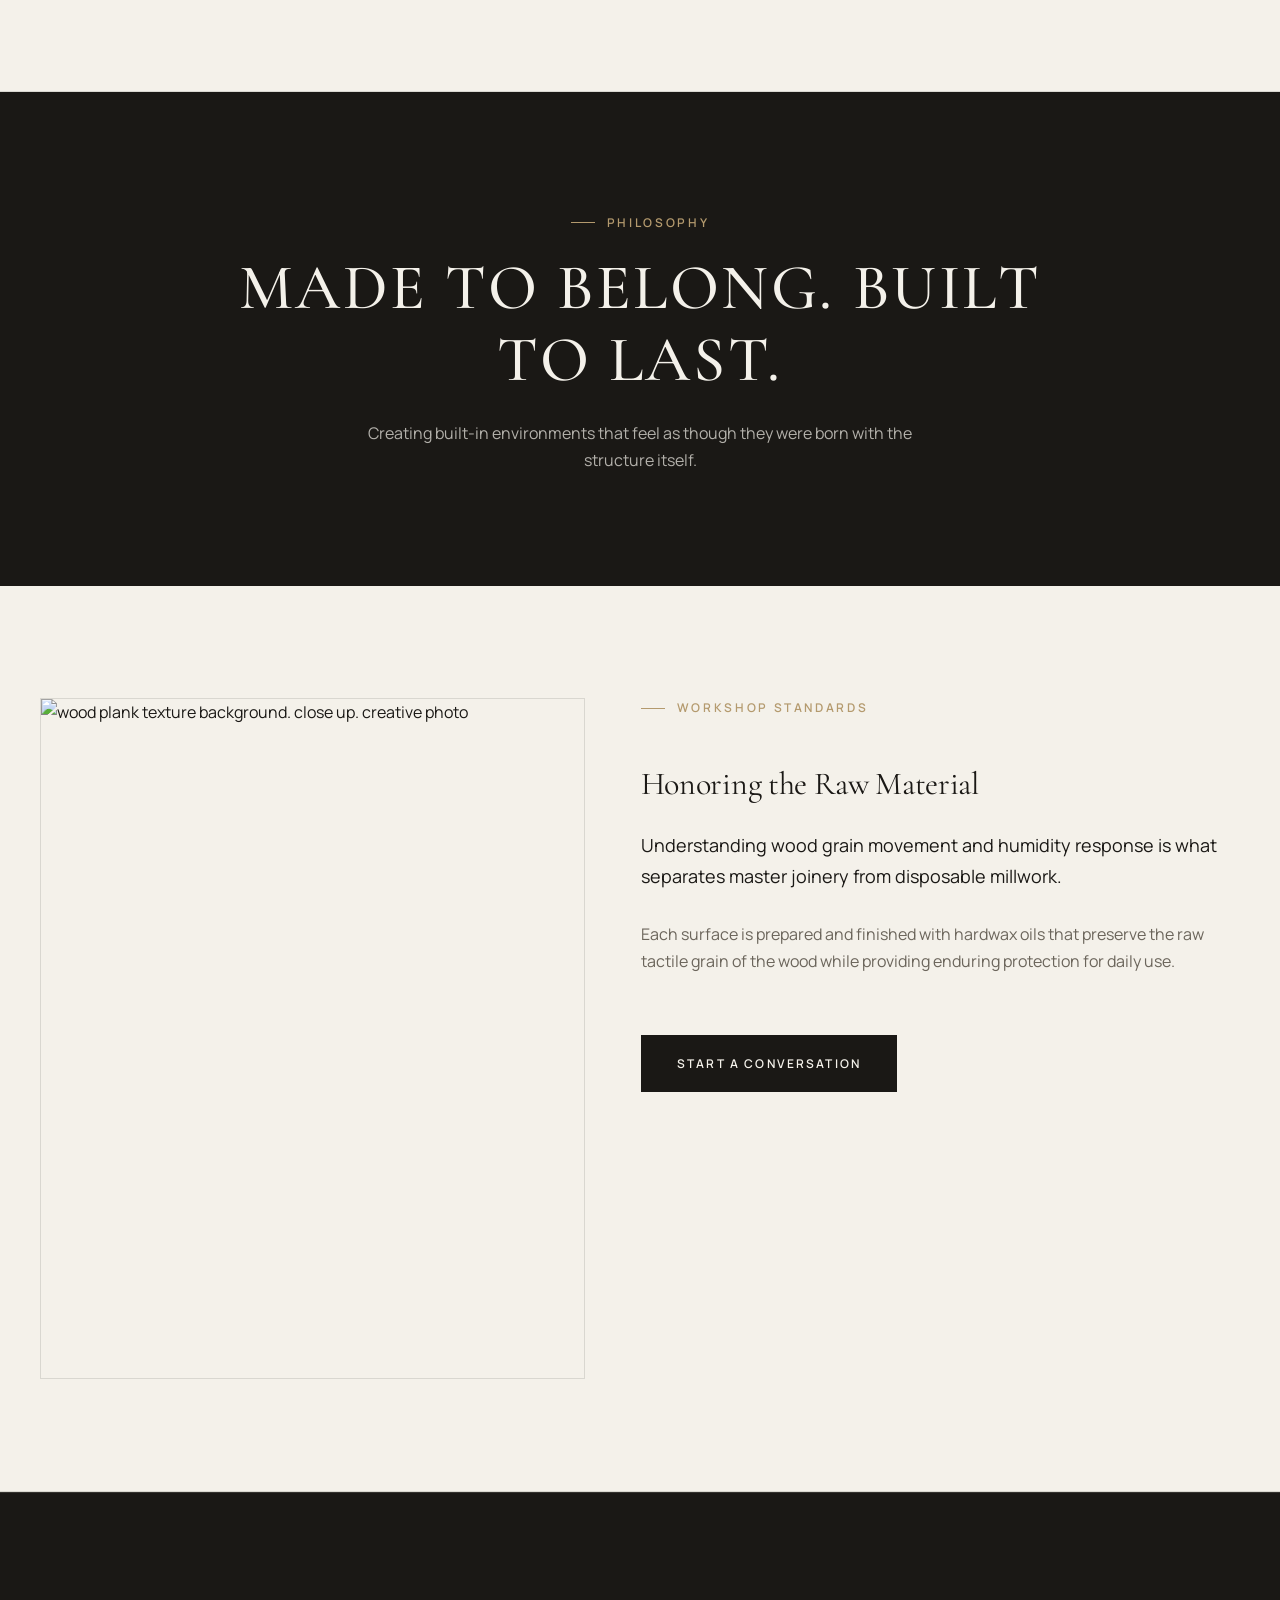
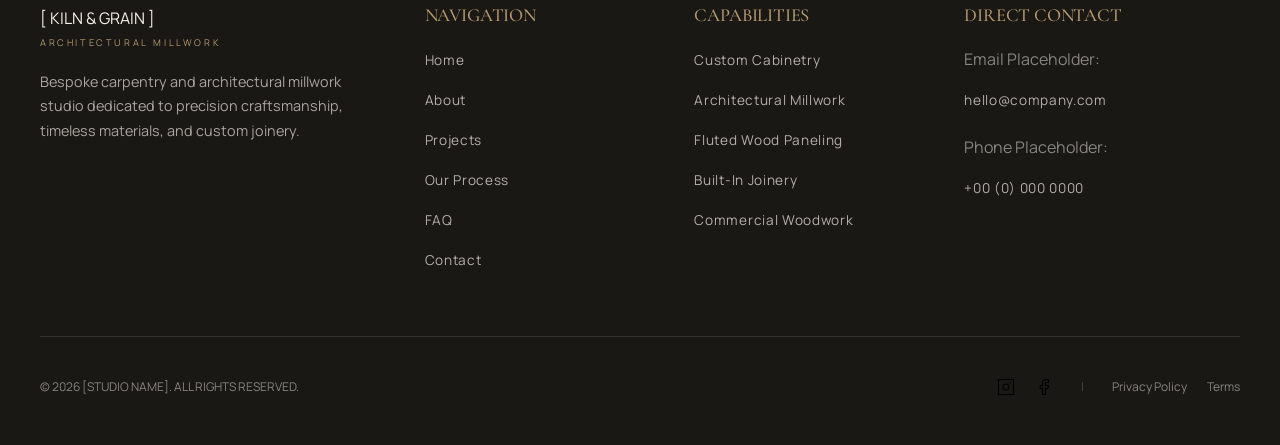
==== commit 0bf5d129: "Add files via upload" ====
--- a/about.html
+++ b/about.html
@@ -53,7 +53,9 @@
   <div class="mobile-nav-overlay" aria-hidden="true">
     <div class="mobile-nav-header">
       <a href="index.html" class="logo-brand">
-        <span class="logo-title">[STUDIO NAME]</span>
+        <div class="logo-placeholder-box">
+          <span>[ PLACEHOLDER LOGO ]</span>
+        </div>
         <span class="logo-subtitle">ARCHITECTURAL MILLWORK</span>
       </a>
       <button class="mobile-close-btn" aria-label="Close mobile menu">
@@ -90,7 +92,7 @@
         </div>
 
         <div class="about-hero-image">
-          <img src="https://images.unsplash.com/photo-1541123437800-1bb1317badc2?auto=format&fit=crop&w=1600&q=85" alt="Woodworking Craftsman at Workshop Bench">
+          <img src="https://i.ibb.co.com/NfchNKj/Screenshot-2026-08-11-061728.png" alt="Woman Working on Carpentry Project Indoors">
         </div>
       </div>
     </section>
@@ -155,7 +157,7 @@
     <section class="intro-section">
       <div class="container intro-split">
         <div class="project-media-wrap aspect-vertical" style="border: 1px solid var(--border-light);">
-          <img src="https://images.unsplash.com/photo-1513151233558-d860c5398176?auto=format&fit=crop&w=1200&q=85" alt="Traditional Wood Mortise Joinery Detail">
+          <img src="https://i.ibb.co.com/nMbNS4zC/Screenshot-2026-08-11-062046.png" alt="wood plank texture background. close up. creative photo">
         </div>
         <div class="intro-text-column">
           <div class="eyebrow">WORKSHOP STANDARDS</div>
